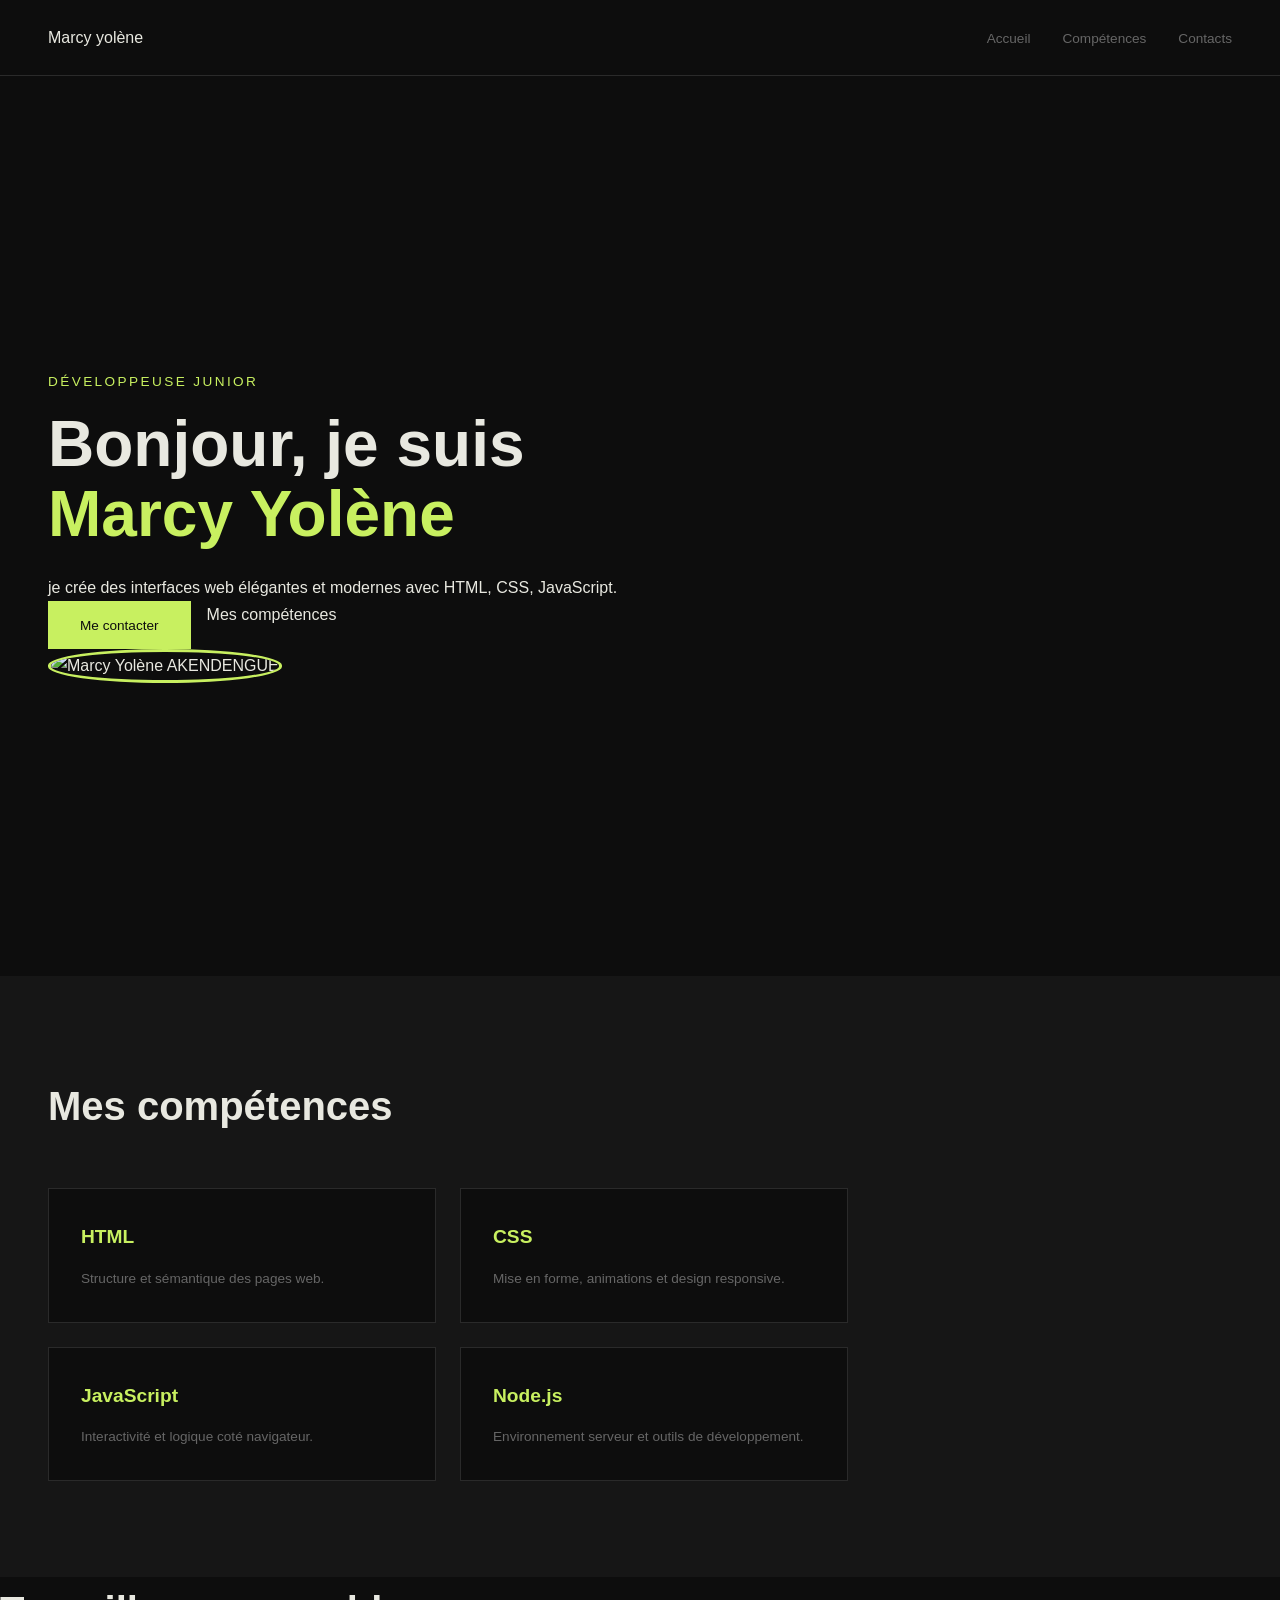
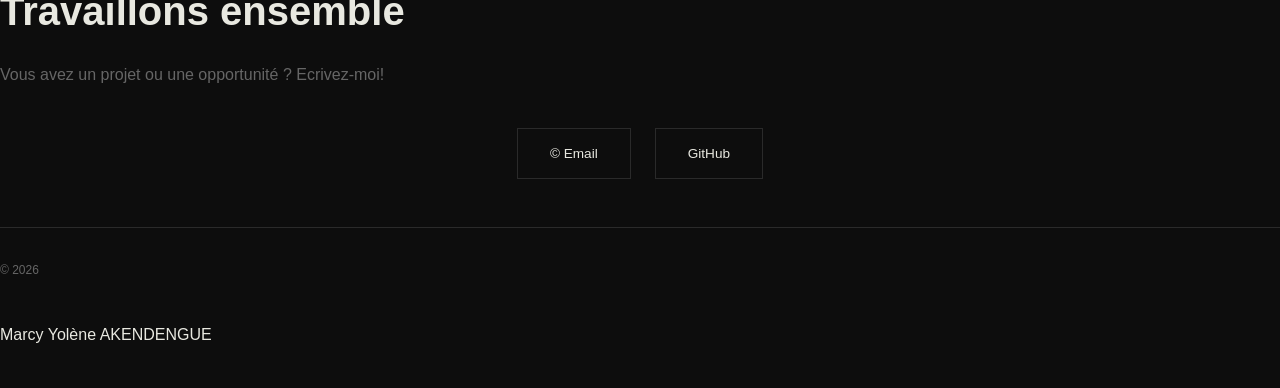
==== index.html @ cf0c340c "premier commit - portfolio" ====
<!DOCTYPE html>
<html lang="en">
<head>
    <meta charset="UTF-8">
    <meta name="viewport" content="width=device-width, initial-scale=1.0">
    <title>Marcy Yolène - developpeuse junior</title>
    <link rel="stylesheet" href="style.css">
</head>

<body>

    <!--Navigation-->
    <header>
    <div class="logo">Marcy yolène</div>
    <nav>
        <ul>
            <li><a href="#hero">Accueil</a></li>
            <li><a href="#competences">Compétences</a> </li>
            <li><a href="contact">Contacts</a></li>
        </ul>
    </nav>
    </header>

    <section id="hero">
        <div class="hero-contenu">
            <p class="hero-tag">Développeuse junior</p>
            <h1>Bonjour, je suis <br><span>Marcy Yolène</span></h1>
            <p class="hero-description">
                je crée des interfaces web élégantes et modernes avec HTML, CSS, JavaScript.
              </p>
              <div class="hero-boutons">
                <a href="#contact" class="btn-principal">Me contacter</a>
                <a href="#competences" class="btn-secondaire">Mes compétences</a>
              </div>

              <div class="hero-photo">
                <img src="c:\Users\pc\Pictures\Snapchat-1848294886.jpg" alt="Marcy Yolène AKENDENGUE">
              </div>
        </div>
    </section>

    <section id="competences">
        <h2>Mes compétences</h2>
        <div class="competences-grille">

            <div class="carte-competence">
                <h3>HTML</h3>
                <p>Structure et sémantique des pages web.</p>
            </div>

            <div class="carte-competence">
                <h3>CSS</h3>
                <p>Mise en forme, animations et design responsive.</p>
            </div>

            <div class="carte-competence">
                <h3>JavaScript</h3>
                <p>Interactivité et logique coté navigateur.</p>
            </div>

            <div class="carte-competence">
                <h3>Node.js</h3>
                <p>Environnement serveur et outils de développement.</p>
            </div>
        </div>
    </section>

    <footer id="contact">
        <h2>Travaillons ensemble</h2>
        <p>Vous avez un projet ou une opportunité ? Ecrivez-moi!</p>

        <div class="contact-liens">
            <a href="mailto:akendmarcy490@gmail.com">&copy; Email</a>
            <a href="https://github.com/miss akens-marcy1999" target="_blank">GitHub</a>
        </div>

        <p class="copyright">&copy; 2026 <Main>Marcy Yolène AKENDENGUE</Main></p>
    </footer>
 
</body>
</html>
---- style.css ----
*{
    margin:0;
    padding:0;
    box-sizing: border-box;
}

/* corps de la page */
body {
    font-family: Arial, Helvetica, sans-serif;
    background-color: #0d0d0d;
    color: #e8e8e0;
    line-height: 1.7;
}

/* liens */
a {
    text-decoration: none;
    color: inherit;
}

/* Navigation */
header {
    display: flex;
    justify-content: space-between;
    align-items: center;
    padding: 1.5rem 3rem;
    border-bottom: 1px solid #2a2a2a;
    position: sticky;
    top: 0;
    background-color: #0d0d0d;
}

*/ Logo */
.logo {
    font-size: 1.2rem;
    color: #c8f060;
}

/* Liste de navigation */
nav ul {
    list-style: none;
    display: flex;
    gap: 2rem;
}

/* Liens de navigation */
nav ul a {
    color: #666;
    font-size: 0.85rem;
    transition: color 0.3s;
}

nav ul a:hover {
    color: #e8e8e0;
}

/* HERO */
#hero {
    min-height: 100vh;
    display: flex;
    align-items: center;
    padding: 0 3rem;
}

/* Contenu du hero */
.hero-contenu {
    max-width: 700px;
}

/* petit tag au dessus */
.hero-tag {
    color: #c8f060;
    font-size: 0.85rem;
    letter-spacing: 0.15rem;
    text-transform: uppercase;
    margin-bottom: 1rem;
}

/* titre principal */
#hero h1 {
    font-size: 4rem;
    line-height: 1.1;
    margin-bottom: 1.5rem;
}

/* Nom en couleur */
#hero h1 span {
    color: #c8f060 ;
}

/* Description */ 
.hero-descriptioon {
    color: #666;
    font-size: 1rem;
    margin-bottom: 2.5rem;
    max-width: 500px;
}

.hero-photo img {
    width: 320px;
    height: 320px;
    object-fit: cover;
    border-radius: 50%;
    border: 3px solid #c8f060;
}

/* Boutons */
.hero-boutons {
    display: flex;
    gap: 1rem;
}

.btn-principal {
    padding: 0.8rem 2rem;
    background-color: #c8f060;
    color: #0d0d0d;
    font-size: 0.85rem;
}

btn-secondaire {
    padding: 0.8rem 2rem;
    border: 1px solid #2a2a2a;
    color: #e8e8e0;
    font-size: 0.85rem;
}

.btn-secondaire:hover {
    border-color: #e8e8e0;
}

/* section competences */
#competences {
    padding: 6rem 3rem;
    background-color: #161616;
}

/* Titre de section */
#competences h2 {
    font-size: 2.5rem;
    margin-bottom: 3rem;
}

/* La grille */
.competences-grille {
    display: grid;
    grid-template-columns: repeat(2, 1fr);
    gap: 1.5rem;
    max-width: 800px;
}

/* Chaque carte */
.carte-competence {
    padding: 2rem;
    border: 1px solid #2a2a2a;
    background-color: #0d0d0d;
    transition: border-color 0.3s;
}

.carte-competence:hover {
    border-color: #c8f060;
}

/* Titre de la carte */
.carte-competence h3 {
    color: #c8f060;
    font-size: 1.2rem;
    margin-bottom: 0.8rem;
}

/* Description */
.carte-competence p {
    color: #666;
    font-size: 0.85rem;
}

*/ Footer contact */
#contact {
    padding: 6rem 3rem;
    text-align: center;
}

/* Titre */
#contact h2 {
    font-size: 2.5rem;
    margin-bottom: 1rem;
}

/* Description */ 
#contact p {
    color: #666;
    margin-bottom: 2.5rem;
}

/* Liens de contact */
.contact-liens {
    display: flex;
    justify-content: center;
    gap: 1.5rem;
    margin-bottom: 3rem;
}

.contact-liens a {
    padding: 0.8rem 2rem;
    border: 1px solid #2a2a2a;
    color: #e8e8e0;
    font-size: 0.85rem;
    transition: border-color 0.3s, color 0.3s;
}

.contact-liens a:hover {
    border-color: #c8f060;
    color: #c8f060;
}

/* Copyright */
.copyright {
    color: #666;
    font-size: 0.75rem;
    border-top: 1px solid #2a2a2a;
    padding-top: 2rem;
}
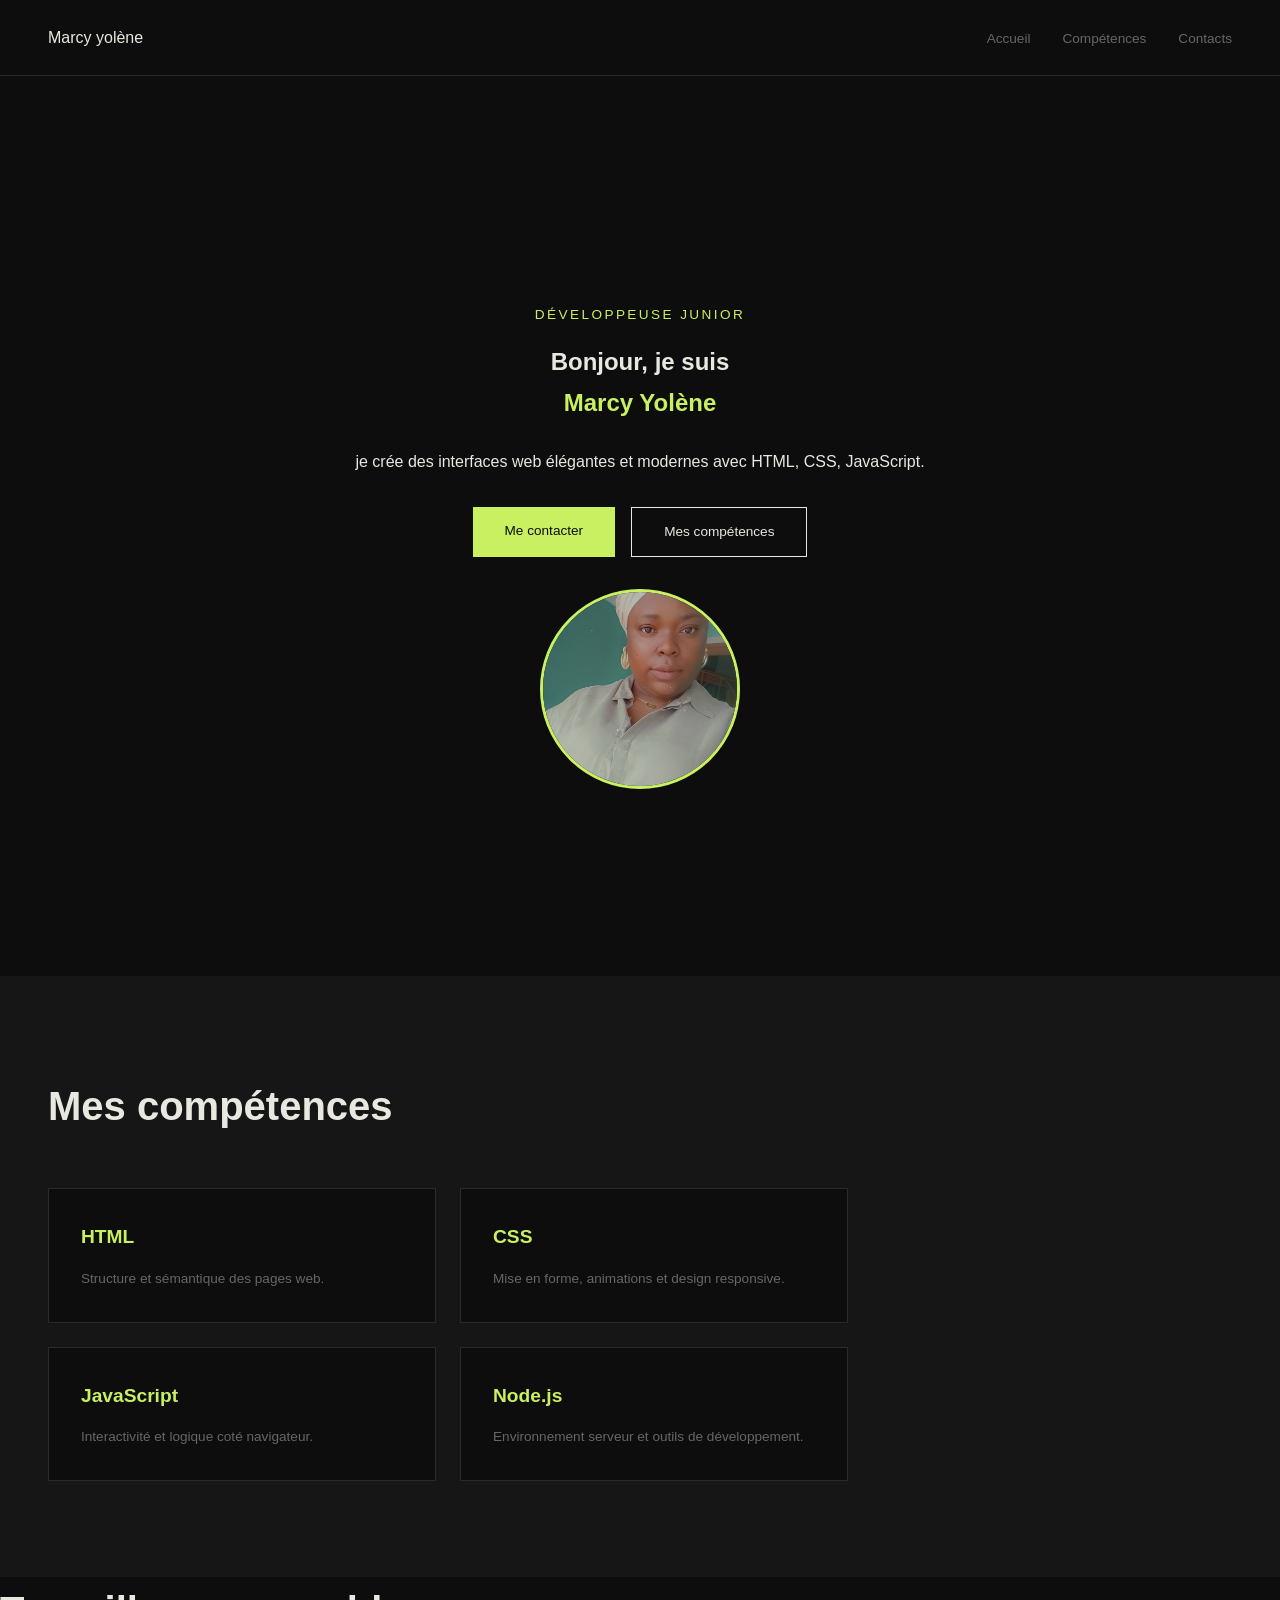
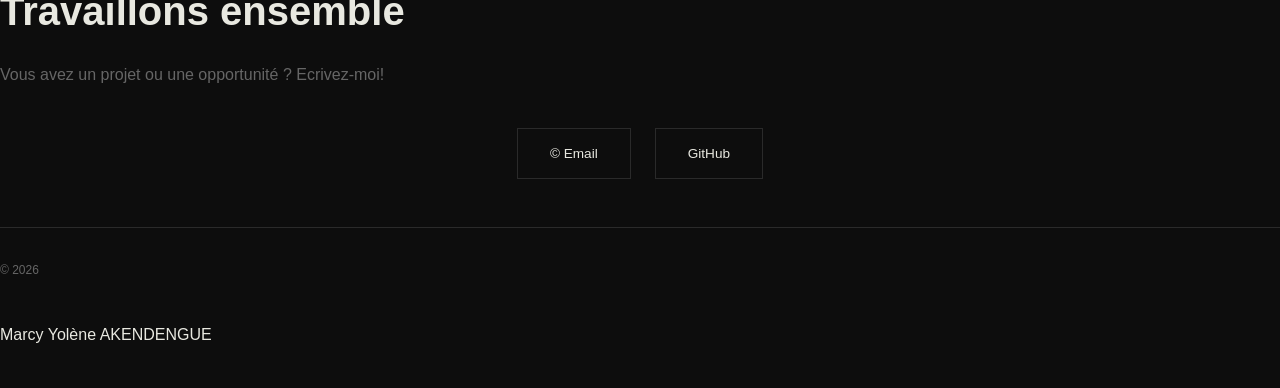
==== commit 24fb81b5: "mise à jour" ====
--- a/index.html
+++ b/index.html
@@ -34,7 +34,7 @@
               </div>
 
               <div class="hero-photo">
-                <img src="c:\Users\pc\Pictures\Snapchat-1848294886.jpg" alt="Marcy Yolène AKENDENGUE">
+                <img src="photo.jpg" alt="Marcy Yolène AKENDENGUE">
               </div>
         </div>
     </section>
--- a/style.css
+++ b/style.css
@@ -58,13 +58,17 @@
 #hero {
     min-height: 100vh;
     display: flex;
+    flex-direction: column;
     align-items: center;
-    padding: 0 3rem;
+    justify-content: center;
+    padding: 6rem 2rem 3rem 2rem;
+    gap: 2rem;
+    text-align: center;
 }
 
 /* Contenu du hero */
 .hero-contenu {
-    max-width: 700px;
+    max-width: 600px;
 }
 
 /* petit tag au dessus */
@@ -78,7 +82,7 @@
 
 /* titre principal */
 #hero h1 {
-    font-size: 4rem;
+    font-size: 2.8rem
     line-height: 1.1;
     margin-bottom: 1.5rem;
 }
@@ -97,8 +101,8 @@
 }
 
 .hero-photo img {
-    width: 320px;
-    height: 320px;
+    width: 200px;
+    height: 200px;
     object-fit: cover;
     border-radius: 50%;
     border: 3px solid #c8f060;
@@ -108,6 +112,9 @@
 .hero-boutons {
     display: flex;
     gap: 1rem;
+    margin-top: 2rem;
+    margin-bottom: 2rem;
+    justify-content: center;
 }
 
 .btn-principal {
@@ -117,15 +124,18 @@
     font-size: 0.85rem;
 }
 
-btn-secondaire {
+.btn-secondaire {
     padding: 0.8rem 2rem;
-    border: 1px solid #2a2a2a;
-    color: #e8e8e0;
-    font-size: 0.85rem;
+    border: 1px solid #e8e8e0;
+    color: #e8e8e0;
+    font-size: 0.85rem;
+    transition: border-color 0.3s , color 0.3s;
 }
 
 .btn-secondaire:hover {
-    border-color: #e8e8e0;
+    border-color: #c8f060;
+    color: #c8f060;
+
 }
 
 /* section competences */
